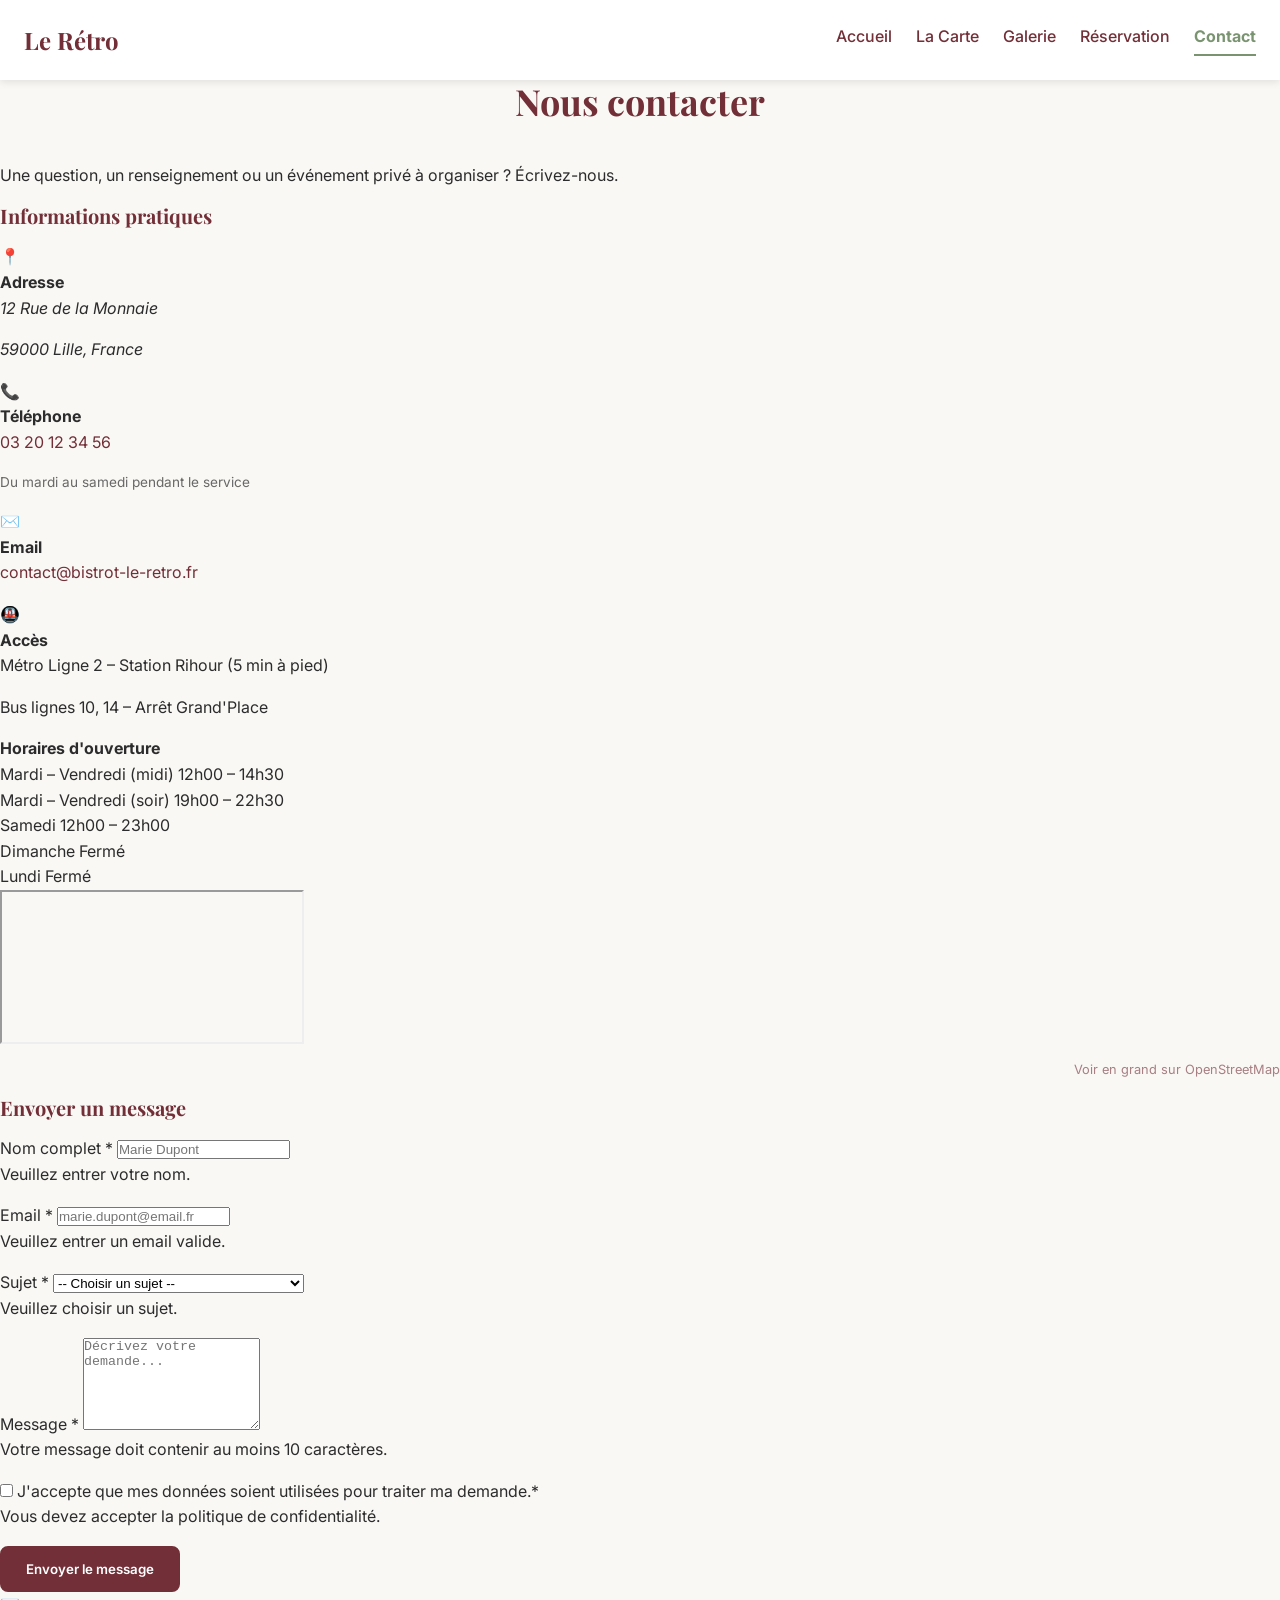
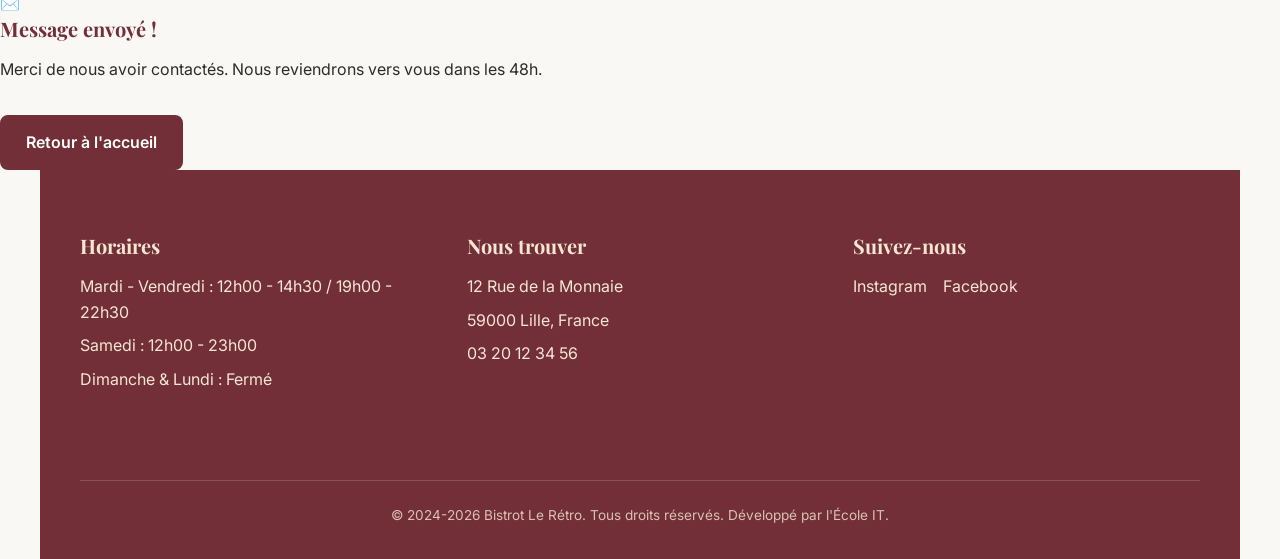
==== contact.html @ 2e1e35ce "feat : add contact" ====
<!DOCTYPE html>
<html lang="fr">
<head>
    <meta charset="UTF-8">
    <meta name="viewport" content="width=device-width, initial-scale=1.0">
    <meta name="description" content="Contactez le Bistrot Le Rétro à Lille — adresse, téléphone, horaires et formulaire de contact.">
    <title>Contact | Bistrot Le Rétro</title>
    <link rel="preconnect" href="https://fonts.googleapis.com">
    <link rel="preconnect" href="https://fonts.gstatic.com" crossorigin>
    <link href="https://fonts.googleapis.com/css2?family=Inter:wght@400;500;600&family=Playfair+Display:wght@500;700&display=swap" rel="stylesheet">
    <link rel="stylesheet" href="css/style.css">
</head>
<body>
    <header class="header" id="header">
        <a href="index.html" class="logo" aria-label="Retour à l'accueil - Bistrot Le Rétro">Le Rétro</a>

        <button class="burger-menu" aria-label="Ouvrir le menu de navigation" aria-expanded="false" aria-controls="main-nav">
            <span class="burger-line"></span>
            <span class="burger-line"></span>
            <span class="burger-line"></span>
        </button>

        <nav class="main-nav" id="main-nav">
            <ul class="nav-list">
                <li><a href="index.html" class="nav-link">Accueil</a></li>
                <li><a href="menu.html" class="nav-link">La Carte</a></li>
                <li><a href="galerie.html" class="nav-link">Galerie</a></li>
                <li><a href="reservation.html" class="nav-link">Réservation</a></li>
                <li><a href="contact.html" class="nav-link active" aria-current="page">Contact</a></li>
            </ul>
        </nav>
    </header>

    <main>
        <!-- HERO CONTACT -->
        <section class="contact-hero">
            <h2>Nous contacter</h2>
            <p>Une question, un renseignement ou un événement privé à organiser ? Écrivez-nous.</p>
        </section>

        <!-- LAYOUT 2 COLONNES -->
        <div class="contact-layout">

            <!-- COLONNE INFOS -->
            <aside class="contact-info">
                <h3>Informations pratiques</h3>

                <div class="contact-detail">
                    <div class="contact-icon" aria-hidden="true">📍</div>
                    <div class="contact-detail-content">
                        <h4>Adresse</h4>
                        <address>
                            <p>12 Rue de la Monnaie</p>
                            <p>59000 Lille, France</p>
                        </address>
                    </div>
                </div>

                <div class="contact-detail">
                    <div class="contact-icon" aria-hidden="true">📞</div>
                    <div class="contact-detail-content">
                        <h4>Téléphone</h4>
                        <p><a href="tel:+33320123456">03 20 12 34 56</a></p>
                        <p style="font-size:0.85rem;opacity:.7;">Du mardi au samedi pendant le service</p>
                    </div>
                </div>

                <div class="contact-detail">
                    <div class="contact-icon" aria-hidden="true">✉️</div>
                    <div class="contact-detail-content">
                        <h4>Email</h4>
                        <p><a href="mailto:contact@bistrot-le-retro.fr">contact@bistrot-le-retro.fr</a></p>
                    </div>
                </div>

                <div class="contact-detail">
                    <div class="contact-icon" aria-hidden="true">🚇</div>
                    <div class="contact-detail-content">
                        <h4>Accès</h4>
                        <p>Métro Ligne 2 – Station Rihour (5 min à pied)</p>
                        <p>Bus lignes 10, 14 – Arrêt Grand'Place</p>
                    </div>
                </div>

                <!-- HORAIRES -->
                <div class="contact-hours" role="note" aria-label="Horaires d'ouverture">
                    <h4>Horaires d'ouverture</h4>
                    <div class="hours-row">
                        <span>Mardi – Vendredi (midi)</span>
                        <span>12h00 – 14h30</span>
                    </div>
                    <div class="hours-row">
                        <span>Mardi – Vendredi (soir)</span>
                        <span>19h00 – 22h30</span>
                    </div>
                    <div class="hours-row">
                        <span>Samedi</span>
                        <span>12h00 – 23h00</span>
                    </div>
                    <div class="hours-row">
                        <span>Dimanche</span>
                        <span class="hours-closed">Fermé</span>
                    </div>
                    <div class="hours-row">
                        <span>Lundi</span>
                        <span class="hours-closed">Fermé</span>
                    </div>
                </div>

                <!-- CARTE -->
                <div class="contact-map">
                    <iframe
                        src="https://www.openstreetmap.org/export/embed.html?bbox=3.057,50.629,3.075,50.638&layer=mapnik&marker=50.6335,3.066"
                        title="Carte de localisation du Bistrot Le Rétro, 12 Rue de la Monnaie, Lille"
                        loading="lazy"
                        referrerpolicy="no-referrer-when-downgrade">
                    </iframe>
                </div>
                <p style="font-size:0.8rem;opacity:.6;margin-top:0.5rem;text-align:right;">
                    <a href="https://www.openstreetmap.org/?mlat=50.6335&mlon=3.066#map=16/50.6335/3.066" target="_blank" rel="noopener noreferrer">Voir en grand sur OpenStreetMap</a>
                </p>
            </aside>

            <!-- COLONNE FORMULAIRE -->
            <section class="contact-form-section">
                <h3>Envoyer un message</h3>

                <form id="contact-form" class="contact-form" novalidate aria-label="Formulaire de contact">

                    <div class="form-group">
                        <label for="contact-nom">Nom complet <span class="required" aria-hidden="true">*</span></label>
                        <input type="text" id="contact-nom" name="nom" class="form-control"
                               placeholder="Marie Dupont" autocomplete="name"
                               required minlength="2" aria-required="true"
                               aria-describedby="contact-nom-error">
                        <p class="form-error" id="contact-nom-error" role="alert">Veuillez entrer votre nom.</p>
                    </div>

                    <div class="form-group">
                        <label for="contact-email">Email <span class="required" aria-hidden="true">*</span></label>
                        <input type="email" id="contact-email" name="email" class="form-control"
                               placeholder="marie.dupont@email.fr" autocomplete="email"
                               required aria-required="true"
                               aria-describedby="contact-email-error">
                        <p class="form-error" id="contact-email-error" role="alert">Veuillez entrer un email valide.</p>
                    </div>

                    <div class="form-group">
                        <label for="contact-sujet">Sujet <span class="required" aria-hidden="true">*</span></label>
                        <select id="contact-sujet" name="sujet" class="form-control"
                                required aria-required="true"
                                aria-describedby="contact-sujet-error">
                            <option value="">-- Choisir un sujet --</option>
                            <option value="reservation">Réservation de groupe (+8 personnes)</option>
                            <option value="evenement">Événement privatif</option>
                            <option value="presse">Presse / Partenariat</option>
                            <option value="feedback">Avis / Retour d'expérience</option>
                            <option value="autre">Autre</option>
                        </select>
                        <p class="form-error" id="contact-sujet-error" role="alert">Veuillez choisir un sujet.</p>
                    </div>

                    <div class="form-group">
                        <label for="contact-message">Message <span class="required" aria-hidden="true">*</span></label>
                        <textarea id="contact-message" name="message" class="form-control"
                                  placeholder="Décrivez votre demande..."
                                  rows="6" required minlength="10" maxlength="1000"
                                  aria-required="true"
                                  aria-describedby="contact-message-error"></textarea>
                        <p class="form-error" id="contact-message-error" role="alert">Votre message doit contenir au moins 10 caractères.</p>
                    </div>

                    <div class="form-group">
                        <label class="checkbox-label">
                            <input type="checkbox" id="contact-rgpd" name="rgpd" required aria-required="true" aria-describedby="contact-rgpd-error">
                            <span class="checkbox-custom" aria-hidden="true"></span>
                            J'accepte que mes données soient utilisées pour traiter ma demande.<span class="required" aria-hidden="true">*</span>
                        </label>
                        <p class="form-error" id="contact-rgpd-error" role="alert">Vous devez accepter la politique de confidentialité.</p>
                    </div>

                    <button type="submit" class="btn form-submit">Envoyer le message</button>
                </form>

                <!-- CONFIRMATION CONTACT -->
                <div class="reservation-success" id="contact-success" role="status" aria-live="polite">
                    <div class="success-icon">✉️</div>
                    <h3>Message envoyé !</h3>
                    <p>Merci de nous avoir contactés. Nous reviendrons vers vous dans les 48h.</p>
                    <a href="index.html" class="btn btn-secondary" style="margin-top:1rem;">Retour à l'accueil</a>
                </div>
            </section>

        </div>
    </main>

    <footer class="footer" id="footer">
        <section class="footer-hours">
            <h3>Horaires</h3>
            <p>Mardi - Vendredi : 12h00 - 14h30 / 19h00 - 22h30</p>
            <p>Samedi : 12h00 - 23h00</p>
            <p>Dimanche &amp; Lundi : Fermé</p>
        </section>
        <section class="footer-address">
            <h3>Nous trouver</h3>
            <address>
                <p>12 Rue de la Monnaie</p>
                <p>59000 Lille, France</p>
                <p><a href="tel:+33320123456">03 20 12 34 56</a></p>
            </address>
        </section>
        <section class="footer-social">
            <h3>Suivez-nous</h3>
            <ul class="social-list">
                <li><a href="#" aria-label="Page Instagram du Bistrot" target="_blank" rel="noopener noreferrer">Instagram</a></li>
                <li><a href="#" aria-label="Page Facebook du Bistrot" target="_blank" rel="noopener noreferrer">Facebook</a></li>
            </ul>
        </section>
        <p class="copyright">&copy; 2024-2026 Bistrot Le Rétro. Tous droits réservés. Développé par l'École IT.</p>
    </footer>

    <script src="js/nav.js" defer></script>
    <script src="js/contact.js" defer></script>
</body>
</html>
---- css/style.css ----
/* =========================================
   CSS - BISTROT LE RÉTRO (Mobile-First)
   ========================================= */

/* 1. VARIABLES & CONFIGURATION */
:root {
  --color-primary: #722f37;
  --color-secondary: #f5e6d3;
  --color-accent: #7a9471;
  --color-text: #2c2c2c;
  --color-bg: #faf8f5;
  --color-white: #ffffff;

  --font-title: 'Playfair Display', serif;
  --font-body: 'Inter', sans-serif;

  --spacing-xs: 0.5rem;
  --spacing-sm: 1rem;
  --spacing-md: 1.5rem;
  --spacing-lg: 2.5rem;
  --spacing-xl: 4rem;

  --radius: 8px;
  --shadow: 0 4px 12px rgba(0,0,0,0.1);
  --transition: 0.3s ease;
}

html { scroll-behavior: smooth; }

/* 2. RESET & BASE */
*, *::before, *::after { box-sizing: border-box; margin: 0; padding: 0; }

body {
  font-family: var(--font-body);
  background-color: var(--color-bg);
  color: var(--color-text);
  line-height: 1.6;
  font-size: 16px;
  -webkit-font-smoothing: antialiased;
}

h1, h2, h3 { font-family: var(--font-title); line-height: 1.2; color: var(--color-primary); margin-bottom: var(--spacing-sm); }
h1 { font-size: 2rem; }
h2 { font-size: 1.75rem; text-align: center; margin-bottom: var(--spacing-lg); }
h3 { font-size: 1.25rem; }

p { margin-bottom: var(--spacing-sm); }
a { color: var(--color-primary); text-decoration: none; transition: color var(--transition); }
a:hover, a:focus { color: var(--color-accent); }
img { max-width: 100%; height: auto; display: block; }
ul { list-style: none; }
button { font-family: inherit; cursor: pointer; border: none; background: none; }

/* Accessibilité & Réduction de mouvement */
@media (prefers-reduced-motion: reduce) {
  *, *::before, *::after { animation-duration: 0.01ms !important; transition-duration: 0.01ms !important; scroll-behavior: auto !important; }
}

/* 3. UTILITAIRES */
.btn {
  display: inline-block;
  padding: 0.8rem 1.5rem;
  background: var(--color-primary);
  color: var(--color-white);
  border: 2px solid var(--color-primary);
  border-radius: var(--radius);
  font-weight: 600;
  text-align: center;
  transition: background var(--transition), color var(--transition), border-color var(--transition);
}
.btn:hover, .btn:focus { background: transparent; color: var(--color-primary); }

/* 4. HEADER & NAVIGATION (Mobile par défaut) */
.header {
  position: sticky;
  top: 0;
  z-index: 100;
  background: var(--color-white);
  box-shadow: 0 2px 8px rgba(0,0,0,0.1);
  padding: var(--spacing-sm) var(--spacing-md);
  display: flex;
  justify-content: space-between;
  align-items: center;
}
.logo { font-family: var(--font-title); font-size: 1.5rem; font-weight: 700; color: var(--color-primary); }

.burger-menu { display: flex; flex-direction: column; gap: 4px; padding: 0.5rem; }
.burger-line { display: block; width: 24px; height: 3px; background: var(--color-primary); border-radius: 2px; transition: transform var(--transition), opacity var(--transition); }

.main-nav {
  position: absolute;
  top: 100%; left: 0; right: 0;
  background: var(--color-white);
  padding: var(--spacing-sm);
  transform: translateY(-10px);
  opacity: 0; visibility: hidden;
  transition: all var(--transition);
  box-shadow: var(--shadow);
}
.main-nav.is-active { transform: translateY(0); opacity: 1; visibility: visible; } /* Hook JS */

.nav-list { display: flex; flex-direction: column; gap: var(--spacing-sm); }
.nav-link { font-weight: 500; padding: 0.5rem; display: block; border-bottom: 1px solid var(--color-secondary); }
.nav-link.active { color: var(--color-accent); font-weight: 700; }

/* 5. SECTIONS PRINCIPALES */
/* HERO */
.hero {
  position: relative;
  min-height: 80vh;
  background: linear-gradient(rgba(0,0,0,0.4), rgba(0,0,0,0.4)), url('../img/hero-bg.webp') center/cover no-repeat;
  display: flex; align-items: center; justify-content: center;
  text-align: center; padding: var(--spacing-xl) var(--spacing-sm);
}
.hero-overlay { position: absolute; inset: 0; }
.hero-content { position: relative; z-index: 2; color: var(--color-white); max-width: 600px; }
.hero h1 { color: var(--color-white); margin-bottom: var(--spacing-sm); }
.hero-slogan { font-size: 1.1rem; margin-bottom: var(--spacing-md); opacity: 0.9; }
.hero .btn { background: var(--color-accent); border-color: var(--color-accent); }
.hero .btn:hover { background: transparent; color: var(--color-accent); }

/* STORY (Flex 2 colonnes sur tablette+) */
.story { padding: var(--spacing-xl) var(--spacing-sm); background: var(--color-secondary); display: flex; flex-direction: column; gap: var(--spacing-lg); align-items: center; }
.story-text { max-width: 800px; text-align: center; }
.story-image { border-radius: var(--radius); box-shadow: var(--shadow); width: 100%; max-width: 400px; }

/* SIGNATURES (Grid 1 col mobile → 2 → 3) */
.signatures { padding: var(--spacing-xl) var(--spacing-sm); display: grid; grid-template-columns: 1fr; gap: var(--spacing-lg); max-width: 1200px; margin: 0 auto; }
.signature-card { background: var(--color-white); border-radius: var(--radius); overflow: hidden; box-shadow: var(--shadow); transition: transform var(--transition); text-align: center; }
.signature-card:hover { transform: translateY(-5px); }
.signature-img { width: 100%; height: 200px; object-fit: cover; }
.signature-card h3, .signature-card p, .signature-price { padding: 0 var(--spacing-sm); }
.signature-price { display: block; margin-top: var(--spacing-xs); margin-bottom: var(--spacing-sm); font-weight: 700; color: var(--color-accent); font-size: 1.2rem; }

/* TESTIMONIALS (Carrousel CSS pur) */
.testimonials { padding: var(--spacing-xl) var(--spacing-sm); background: var(--color-bg); overflow: hidden; }
.testimonials-track { display: flex; gap: var(--spacing-md); overflow-x: auto; scroll-snap-type: x mandatory; padding-bottom: var(--spacing-sm); -webkit-overflow-scrolling: touch; }
.testimonials-track::-webkit-scrollbar { height: 6px; }
.testimonials-track::-webkit-scrollbar-thumb { background: var(--color-primary); border-radius: 3px; }
.testimonial-card { flex: 0 0 85%; background: var(--color-white); padding: var(--spacing-md); border-radius: var(--radius); box-shadow: var(--shadow); scroll-snap-align: center; border-left: 4px solid var(--color-primary); }
.testimonial-card blockquote { font-style: italic; margin-bottom: var(--spacing-sm); }
.testimonial-card cite { font-weight: 600; color: var(--color-primary); display: block; text-align: right; }

/* FOOTER */
.footer { background: var(--color-primary); color: var(--color-secondary); padding: var(--spacing-xl) var(--spacing-sm) var(--spacing-md); display: flex; flex-direction: column; gap: var(--spacing-lg); }
.footer h3 { color: var(--color-secondary); margin-bottom: var(--spacing-sm); }
.footer p, .footer a { color: var(--color-secondary); margin-bottom: var(--spacing-xs); }
.footer address { font-style: normal; }
.footer-social ul { display: flex; gap: var(--spacing-sm); margin-top: var(--spacing-xs); }
.copyright { text-align: center; margin-top: var(--spacing-lg); padding-top: var(--spacing-md); border-top: 1px solid rgba(255,255,255,0.2); font-size: 0.85rem; opacity: 0.8; }

/* =========================================
   MEDIA QUERIES (TABLETTE ≥768px)
   ========================================= */
@media (min-width: 768px) {
  h1 { font-size: 2.5rem; } h2 { font-size: 2rem; }
  
  .burger-menu { display: none; }
  .main-nav { position: static; transform: none; opacity: 1; visibility: visible; background: transparent; box-shadow: none; padding: 0; }
  .nav-list { flex-direction: row; gap: var(--spacing-md); }
  .nav-link { border-bottom: none; padding: 0.5rem 0; position: relative; }
  .nav-link::after { content: ''; display: block; width: 0; height: 2px; background: var(--color-accent); transition: width 0.3s ease; margin-top: 4px; }
  .nav-link:hover::after, .nav-link.active::after { width: 100%; }

  .hero { min-height: 90vh; }
  .story { flex-direction: row; text-align: left; gap: var(--spacing-xl); }
  .story-text { text-align: left; }
  .story-image { max-width: 45%; }
  .signatures { grid-template-columns: repeat(2, 1fr); }
  .testimonial-card { flex: 0 0 50%; }
  .footer { display: grid; grid-template-columns: repeat(3, 1fr); gap: var(--spacing-lg); text-align: left; }
  .copyright { grid-column: 1 / -1; }
}

/* =========================================
   MEDIA QUERIES (DESKTOP ≥1280px)
   ========================================= */
@media (min-width: 1280px) {
  .container, .hero, .story, .signatures, .testimonials, .footer { max-width: 1200px; margin-left: auto; margin-right: auto; padding-left: var(--spacing-lg); padding-right: var(--spacing-lg); }
  .hero { min-height: 100vh; }
  h1 { font-size: 3rem; } h2 { font-size: 2.25rem; }
  .signatures { grid-template-columns: repeat(3, 1fr); }
  .story-image { max-width: 40%; }
  .testimonial-card { flex: 0 0 33.33%; }
}
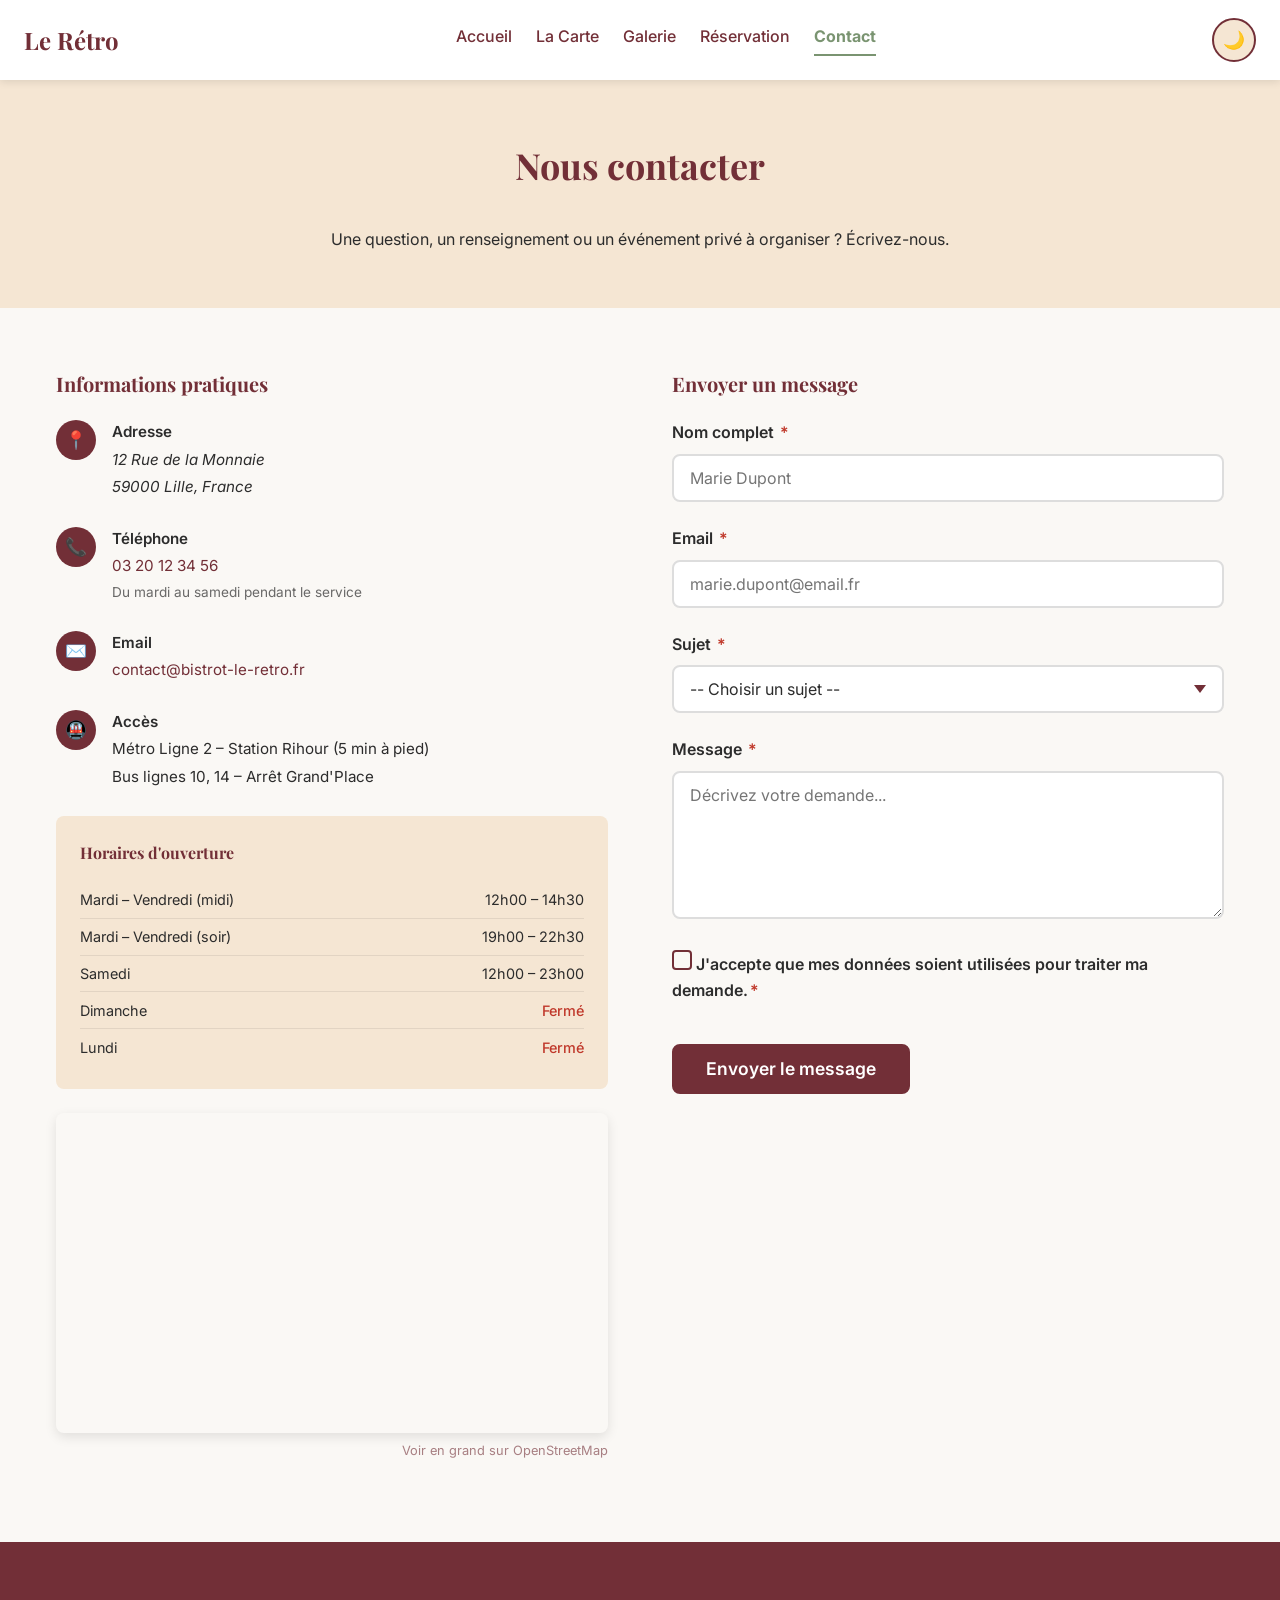
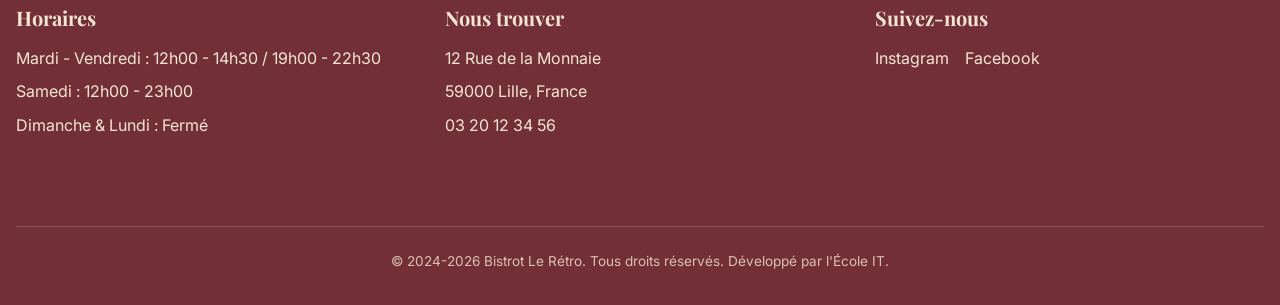
==== commit a23b331f: "feat : add black mode" ====
--- a/contact.html
+++ b/contact.html
@@ -29,6 +29,7 @@
                 <li><a href="contact.html" class="nav-link active" aria-current="page">Contact</a></li>
             </ul>
         </nav>
+        <button class="theme-toggle" id="theme-toggle" aria-label="Basculer le mode sombre">🌙</button>
     </header>
 
     <main>
@@ -220,6 +221,7 @@
     </footer>
 
     <script src="js/nav.js" defer></script>
+    <script src="js/theme.js" defer></script>
     <script src="js/contact.js" defer></script>
 </body>
 </html>
--- a/css/style.css
+++ b/css/style.css
@@ -10,6 +10,8 @@
   --color-text: #2c2c2c;
   --color-bg: #faf8f5;
   --color-white: #ffffff;
+  --color-error: #c0392b;
+  --color-success: #27ae60;
 
   --font-title: 'Playfair Display', serif;
   --font-body: 'Inter', sans-serif;
@@ -23,6 +25,20 @@
   --radius: 8px;
   --shadow: 0 4px 12px rgba(0,0,0,0.1);
   --transition: 0.3s ease;
+  --color-border: rgba(0,0,0,0.08);
+  --color-muted: #727272;
+}
+
+.dark-theme,
+[data-theme="dark"] {
+  --color-primary: #d9b29f;
+  --color-secondary: #2f2b27;
+  --color-accent: #c49c6c;
+  --color-text: #f5f0e9;
+  --color-bg: #121212;
+  --color-white: #f8f4ef;
+  --color-border: rgba(255,255,255,0.12);
+  --color-muted: #c9c1b7;
 }
 
 html { scroll-behavior: smooth; }
@@ -51,10 +67,33 @@
 ul { list-style: none; }
 button { font-family: inherit; cursor: pointer; border: none; background: none; }
 
+.theme-toggle {
+  display: inline-flex;
+  align-items: center;
+  justify-content: center;
+  width: 44px;
+  height: 44px;
+  border-radius: 999px;
+  background: var(--color-secondary);
+  color: var(--color-primary);
+  border: 2px solid var(--color-primary);
+  font-size: 1.1rem;
+  transition: background var(--transition), color var(--transition), transform var(--transition);
+}
+.theme-toggle:hover,
+.theme-toggle:focus {
+  transform: scale(1.05);
+  background: var(--color-primary);
+  color: var(--color-white);
+}
+
 /* Accessibilité & Réduction de mouvement */
 @media (prefers-reduced-motion: reduce) {
   *, *::before, *::after { animation-duration: 0.01ms !important; transition-duration: 0.01ms !important; scroll-behavior: auto !important; }
 }
+
+/* Focus visible pour l'accessibilité */
+:focus-visible { outline: 3px solid var(--color-accent); outline-offset: 2px; }
 
 /* 3. UTILITAIRES */
 .btn {
@@ -69,6 +108,16 @@
   transition: background var(--transition), color var(--transition), border-color var(--transition);
 }
 .btn:hover, .btn:focus { background: transparent; color: var(--color-primary); }
+
+.btn-secondary {
+  background: transparent;
+  color: var(--color-primary);
+  border: 2px solid var(--color-primary);
+}
+.btn-secondary:hover, .btn-secondary:focus {
+  background: var(--color-primary);
+  color: var(--color-white);
+}
 
 /* 4. HEADER & NAVIGATION (Mobile par défaut) */
 .header {
@@ -86,6 +135,11 @@
 
 .burger-menu { display: flex; flex-direction: column; gap: 4px; padding: 0.5rem; }
 .burger-line { display: block; width: 24px; height: 3px; background: var(--color-primary); border-radius: 2px; transition: transform var(--transition), opacity var(--transition); }
+
+/* Burger animé quand actif */
+.burger-menu.is-active .burger-line:nth-child(1) { transform: translateY(7px) rotate(45deg); }
+.burger-menu.is-active .burger-line:nth-child(2) { opacity: 0; }
+.burger-menu.is-active .burger-line:nth-child(3) { transform: translateY(-7px) rotate(-45deg); }
 
 .main-nav {
   position: absolute;
@@ -97,18 +151,19 @@
   transition: all var(--transition);
   box-shadow: var(--shadow);
 }
-.main-nav.is-active { transform: translateY(0); opacity: 1; visibility: visible; } /* Hook JS */
+.main-nav.is-active { transform: translateY(0); opacity: 1; visibility: visible; }
 
 .nav-list { display: flex; flex-direction: column; gap: var(--spacing-sm); }
 .nav-link { font-weight: 500; padding: 0.5rem; display: block; border-bottom: 1px solid var(--color-secondary); }
 .nav-link.active { color: var(--color-accent); font-weight: 700; }
 
 /* 5. SECTIONS PRINCIPALES */
+
 /* HERO */
 .hero {
   position: relative;
   min-height: 80vh;
-  background: linear-gradient(rgba(0,0,0,0.4), rgba(0,0,0,0.4)), url('../img/hero-bg.webp') center/cover no-repeat;
+  background: linear-gradient(rgba(0,0,0,0.45), rgba(0,0,0,0.45)), url('../img/hero-bg.webp') center/cover no-repeat;
   display: flex; align-items: center; justify-content: center;
   text-align: center; padding: var(--spacing-xl) var(--spacing-sm);
 }
@@ -117,44 +172,464 @@
 .hero h1 { color: var(--color-white); margin-bottom: var(--spacing-sm); }
 .hero-slogan { font-size: 1.1rem; margin-bottom: var(--spacing-md); opacity: 0.9; }
 .hero .btn { background: var(--color-accent); border-color: var(--color-accent); }
-.hero .btn:hover { background: transparent; color: var(--color-accent); }
-
-/* STORY (Flex 2 colonnes sur tablette+) */
+.hero .btn:hover, .hero .btn:focus { background: transparent; color: var(--color-accent); }
+
+/* STORY */
 .story { padding: var(--spacing-xl) var(--spacing-sm); background: var(--color-secondary); display: flex; flex-direction: column; gap: var(--spacing-lg); align-items: center; }
 .story-text { max-width: 800px; text-align: center; }
 .story-image { border-radius: var(--radius); box-shadow: var(--shadow); width: 100%; max-width: 400px; }
 
-/* SIGNATURES (Grid 1 col mobile → 2 → 3) */
-.signatures { padding: var(--spacing-xl) var(--spacing-sm); display: grid; grid-template-columns: 1fr; gap: var(--spacing-lg); max-width: 1200px; margin: 0 auto; }
+/* SIGNATURES — correction : h2 hors du grid → grid complet sur la section */
+.signatures {
+  padding: var(--spacing-xl) var(--spacing-sm);
+  max-width: 1200px;
+  margin: 0 auto;
+}
+.signatures h2 { margin-bottom: var(--spacing-lg); }
+.signatures-grid {
+  display: grid;
+  grid-template-columns: 1fr;
+  gap: var(--spacing-lg);
+}
 .signature-card { background: var(--color-white); border-radius: var(--radius); overflow: hidden; box-shadow: var(--shadow); transition: transform var(--transition); text-align: center; }
 .signature-card:hover { transform: translateY(-5px); }
 .signature-img { width: 100%; height: 200px; object-fit: cover; }
 .signature-card h3, .signature-card p, .signature-price { padding: 0 var(--spacing-sm); }
+.signature-card h3 { margin-top: var(--spacing-sm); }
 .signature-price { display: block; margin-top: var(--spacing-xs); margin-bottom: var(--spacing-sm); font-weight: 700; color: var(--color-accent); font-size: 1.2rem; }
 
-/* TESTIMONIALS (Carrousel CSS pur) */
+/* TESTIMONIALS */
 .testimonials { padding: var(--spacing-xl) var(--spacing-sm); background: var(--color-bg); overflow: hidden; }
-.testimonials-track { display: flex; gap: var(--spacing-md); overflow-x: auto; scroll-snap-type: x mandatory; padding-bottom: var(--spacing-sm); -webkit-overflow-scrolling: touch; }
-.testimonials-track::-webkit-scrollbar { height: 6px; }
-.testimonials-track::-webkit-scrollbar-thumb { background: var(--color-primary); border-radius: 3px; }
-.testimonial-card { flex: 0 0 85%; background: var(--color-white); padding: var(--spacing-md); border-radius: var(--radius); box-shadow: var(--shadow); scroll-snap-align: center; border-left: 4px solid var(--color-primary); }
+.testimonials h2 { text-align: center; margin-bottom: var(--spacing-md); }
+
+.testimonials-wrapper { overflow: hidden; }
+
+.testimonials-track {
+  display: flex;
+  gap: var(--spacing-md);
+  width: max-content;
+  animation: scroll-carousel 12s linear infinite;
+}
+
+.testimonials-wrapper:hover .testimonials-track { animation-play-state: paused; }
+
+@keyframes scroll-carousel {
+  0%   { transform: translateX(0); }
+  100% { transform: translateX(-50%); }
+}
+
+.testimonial-card { width: 300px; background: var(--color-white); padding: var(--spacing-md); border-radius: var(--radius); box-shadow: var(--shadow); border-left: 4px solid var(--color-primary); flex-shrink: 0; }
 .testimonial-card blockquote { font-style: italic; margin-bottom: var(--spacing-sm); }
 .testimonial-card cite { font-weight: 600; color: var(--color-primary); display: block; text-align: right; }
 
-/* FOOTER */
-.footer { background: var(--color-primary); color: var(--color-secondary); padding: var(--spacing-xl) var(--spacing-sm) var(--spacing-md); display: flex; flex-direction: column; gap: var(--spacing-lg); }
+/* =========================================
+   PAGE MENU (menu.html)
+   ========================================= */
+
+.menu-controls {
+  padding: var(--spacing-xl) var(--spacing-sm) var(--spacing-lg);
+  max-width: 1200px;
+  margin: 0 auto;
+  text-align: center;
+}
+.menu-controls h2 { margin-bottom: var(--spacing-md); }
+
+.filter-categories {
+  display: flex;
+  flex-wrap: wrap;
+  gap: var(--spacing-xs);
+  justify-content: center;
+  margin-bottom: var(--spacing-md);
+}
+
+.filter-btn {
+  padding: 0.5rem 1.1rem;
+  border: 2px solid var(--color-primary);
+  border-radius: 50px;
+  font-weight: 600;
+  font-size: 0.9rem;
+  color: var(--color-primary);
+  background: transparent;
+  transition: background var(--transition), color var(--transition);
+}
+.filter-btn:hover, .filter-btn:focus, .filter-btn.active {
+  background: var(--color-primary);
+  color: var(--color-white);
+}
+
+.filter-diet {
+  display: flex;
+  flex-wrap: wrap;
+  gap: var(--spacing-md);
+  justify-content: center;
+  margin-bottom: var(--spacing-md);
+}
+
+.checkbox-label {
+  display: flex;
+  align-items: center;
+  gap: var(--spacing-xs);
+  cursor: pointer;
+  font-weight: 500;
+}
+.checkbox-label input[type="checkbox"] { position: absolute; opacity: 0; width: 0; height: 0; }
+.checkbox-custom {
+  display: inline-block;
+  width: 20px; height: 20px;
+  border: 2px solid var(--color-primary);
+  border-radius: 4px;
+  background: transparent;
+  transition: background var(--transition);
+  flex-shrink: 0;
+  position: relative;
+}
+.checkbox-label input:checked + .checkbox-custom {
+  background: var(--color-accent);
+  border-color: var(--color-accent);
+}
+.checkbox-label input:checked + .checkbox-custom::after {
+  content: '✓';
+  position: absolute;
+  top: -2px; left: 2px;
+  color: white;
+  font-size: 14px;
+  font-weight: 700;
+}
+
+.menu-counter {
+  font-size: 0.9rem;
+  color: var(--color-text);
+  opacity: 0.7;
+  margin-bottom: 0;
+}
+.menu-counter span { font-weight: 700; color: var(--color-primary); opacity: 1; }
+
+.menu-grid {
+  display: grid;
+  grid-template-columns: 1fr;
+  gap: var(--spacing-md);
+  padding: 0 var(--spacing-sm) var(--spacing-xl);
+  max-width: 1200px;
+  margin: 0 auto;
+}
+
+.dish-card {
+  background: var(--color-white);
+  border-radius: var(--radius);
+  overflow: hidden;
+  box-shadow: var(--shadow);
+  transition: transform var(--transition), opacity var(--transition);
+}
+.dish-card:hover { transform: translateY(-3px); }
+.dish-card.hidden { display: none; }
+
+.dish-card img { width: 100%; height: 180px; object-fit: cover; }
+.dish-card h3 { padding: var(--spacing-sm) var(--spacing-sm) var(--spacing-xs); }
+.dish-card > p { padding: 0 var(--spacing-sm); font-size: 0.9rem; color: #555; margin-bottom: 0; }
+
+.dish-footer {
+  display: flex;
+  align-items: center;
+  justify-content: space-between;
+  padding: var(--spacing-sm);
+  margin-top: var(--spacing-xs);
+}
+.dish-price { font-weight: 700; color: var(--color-accent); font-size: 1.1rem; }
+.dish-tags { display: flex; gap: 0.3rem; flex-wrap: wrap; }
+
+.tag {
+  display: inline-block;
+  padding: 2px 8px;
+  border-radius: 50px;
+  font-size: 0.75rem;
+  font-weight: 600;
+}
+.tag-vege { background: #e8f5e9; color: #2e7d32; }
+.tag-gluten { background: #fff3e0; color: #e65100; }
+.tag-epice { background: #fce4ec; color: #c62828; }
+
+/* =========================================
+   PAGE GALERIE (galerie.html)
+   ========================================= */
+
+.galerie-hero {
+  padding: var(--spacing-xl) var(--spacing-sm) var(--spacing-lg);
+  text-align: center;
+  background: var(--color-secondary);
+}
+.galerie-hero p { max-width: 600px; margin: 0 auto; }
+
+.galerie-filters {
+  display: flex;
+  flex-wrap: wrap;
+  gap: var(--spacing-xs);
+  justify-content: center;
+  padding: var(--spacing-lg) var(--spacing-sm);
+}
+
+.galerie-grid {
+  display: grid;
+  grid-template-columns: repeat(2, 1fr);
+  gap: 4px;
+  max-width: 1200px;
+  margin: 0 auto;
+  padding: 0 var(--spacing-sm) var(--spacing-xl);
+}
+.galerie-item {
+  position: relative;
+  overflow: hidden;
+  border-radius: var(--radius);
+  aspect-ratio: 1 / 1;
+  cursor: pointer;
+}
+.galerie-item.large { grid-column: span 2; aspect-ratio: 16 / 9; }
+.galerie-item img {
+  width: 100%; height: 100%;
+  object-fit: cover;
+  transition: transform 0.4s ease;
+}
+.galerie-item:hover img { transform: scale(1.05); }
+.galerie-item-overlay {
+  position: absolute;
+  inset: 0;
+  background: rgba(114, 47, 55, 0.6);
+  display: flex;
+  align-items: flex-end;
+  padding: var(--spacing-sm);
+  opacity: 0;
+  transition: opacity var(--transition);
+}
+.galerie-item:hover .galerie-item-overlay,
+.galerie-item:focus-within .galerie-item-overlay { opacity: 1; }
+.galerie-item-caption { color: var(--color-white); font-weight: 600; font-size: 0.9rem; }
+
+/* Lightbox */
+.lightbox {
+  position: fixed;
+  inset: 0;
+  background: rgba(0,0,0,0.92);
+  z-index: 200;
+  display: flex;
+  align-items: center;
+  justify-content: center;
+  padding: var(--spacing-sm);
+  opacity: 0;
+  visibility: hidden;
+  transition: all var(--transition);
+}
+.lightbox.is-active { opacity: 1; visibility: visible; }
+.lightbox-img { max-width: 90vw; max-height: 85vh; border-radius: var(--radius); object-fit: contain; }
+.lightbox-close {
+  position: absolute;
+  top: var(--spacing-sm);
+  right: var(--spacing-sm);
+  color: white;
+  font-size: 2rem;
+  line-height: 1;
+  padding: 0.5rem;
+  background: rgba(255,255,255,0.1);
+  border-radius: 50%;
+  width: 44px; height: 44px;
+  display: flex; align-items: center; justify-content: center;
+  transition: background var(--transition);
+}
+.lightbox-close:hover { background: rgba(255,255,255,0.25); color: white; }
+.lightbox-nav {
+  position: absolute;
+  top: 50%;
+  transform: translateY(-50%);
+  color: white;
+  font-size: 1.5rem;
+  background: rgba(255,255,255,0.1);
+  border-radius: 50%;
+  width: 44px; height: 44px;
+  display: flex; align-items: center; justify-content: center;
+  transition: background var(--transition);
+}
+.lightbox-nav:hover { background: rgba(255,255,255,0.25); color: white; }
+.lightbox-prev { left: var(--spacing-sm); }
+.lightbox-next { right: var(--spacing-sm); }
+.lightbox-caption {
+  position: absolute;
+  bottom: var(--spacing-md);
+  left: 50%;
+  transform: translateX(-50%);
+  color: white;
+  font-size: 0.9rem;
+  background: rgba(0,0,0,0.5);
+  padding: 0.4rem 1rem;
+  border-radius: 50px;
+  white-space: nowrap;
+}
+
+/* =========================================
+   PAGE RÉSERVATION (reservation.html)
+   ========================================= */
+
+.reservation-section {
+  padding: var(--spacing-xl) var(--spacing-sm);
+  max-width: 700px;
+  margin: 0 auto;
+}
+.reservation-section h2 { margin-bottom: var(--spacing-xs); }
+.reservation-intro { text-align: center; margin-bottom: var(--spacing-lg); color: #555; }
+
+.form-group {
+  margin-bottom: var(--spacing-md);
+}
+.form-group label {
+  display: block;
+  font-weight: 600;
+  margin-bottom: var(--spacing-xs);
+  color: var(--color-text);
+}
+.form-group label .required { color: var(--color-error); margin-left: 2px; }
+
+.form-control {
+  width: 100%;
+  padding: 0.75rem 1rem;
+  border: 2px solid #ddd;
+  border-radius: var(--radius);
+  font-family: var(--font-body);
+  font-size: 1rem;
+  color: var(--color-text);
+  background: var(--color-white);
+  transition: border-color var(--transition);
+  appearance: none;
+}
+.form-control:focus { outline: none; border-color: var(--color-primary); }
+.form-control.error { border-color: var(--color-error); }
+.form-control.success { border-color: var(--color-success); }
+
+.form-error {
+  color: var(--color-error);
+  font-size: 0.85rem;
+  margin-top: 0.25rem;
+  display: none;
+}
+.form-error.visible { display: block; }
+
+.form-row { display: grid; grid-template-columns: 1fr; gap: var(--spacing-md); }
+
+.form-group select { background-image: url("data:image/svg+xml,%3Csvg xmlns='http://www.w3.org/2000/svg' width='12' height='8' viewBox='0 0 12 8'%3E%3Cpath fill='%23722f37' d='M6 8L0 0h12z'/%3E%3C/svg%3E"); background-repeat: no-repeat; background-position: right 1rem center; padding-right: 2.5rem; }
+
+textarea.form-control { resize: vertical; min-height: 100px; }
+
+.form-submit { width: 100%; padding: 1rem; font-size: 1.1rem; margin-top: var(--spacing-sm); }
+
+.reservation-success {
+  display: none;
+  text-align: center;
+  padding: var(--spacing-xl) var(--spacing-sm);
+  background: var(--color-secondary);
+  border-radius: var(--radius);
+  margin-top: var(--spacing-md);
+}
+.reservation-success.visible { display: block; }
+.reservation-success .success-icon { font-size: 3rem; margin-bottom: var(--spacing-sm); }
+.reservation-success h3 { color: var(--color-accent); }
+
+/* Info box */
+.info-box {
+  background: var(--color-secondary);
+  border-left: 4px solid var(--color-primary);
+  border-radius: var(--radius);
+  padding: var(--spacing-md);
+  margin-bottom: var(--spacing-lg);
+}
+.info-box h3 { font-size: 1rem; margin-bottom: var(--spacing-xs); }
+.info-box p { margin-bottom: 0.25rem; font-size: 0.9rem; }
+
+/* =========================================
+   PAGE CONTACT (contact.html)
+   ========================================= */
+
+.contact-hero {
+  padding: var(--spacing-xl) var(--spacing-sm) var(--spacing-lg);
+  text-align: center;
+  background: var(--color-secondary);
+}
+
+.contact-layout {
+  display: flex;
+  flex-direction: column;
+  gap: var(--spacing-xl);
+  padding: var(--spacing-xl) var(--spacing-sm);
+  max-width: 1200px;
+  margin: 0 auto;
+}
+
+.contact-info h3 { margin-bottom: var(--spacing-md); }
+.contact-detail {
+  display: flex;
+  align-items: flex-start;
+  gap: var(--spacing-sm);
+  margin-bottom: var(--spacing-md);
+}
+.contact-icon {
+  width: 40px; height: 40px;
+  background: var(--color-primary);
+  border-radius: 50%;
+  display: flex; align-items: center; justify-content: center;
+  flex-shrink: 0;
+  font-size: 1.1rem;
+}
+.contact-detail-content h4 { font-family: var(--font-body); font-weight: 600; margin-bottom: 0.2rem; font-size: 0.95rem; color: var(--color-text); }
+.contact-detail-content p, .contact-detail-content a { margin-bottom: 0.2rem; font-size: 0.95rem; }
+
+.contact-hours {
+  background: var(--color-secondary);
+  border-radius: var(--radius);
+  padding: var(--spacing-md);
+  margin-top: var(--spacing-md);
+}
+.contact-hours h4 { font-family: var(--font-title); color: var(--color-primary); margin-bottom: var(--spacing-sm); }
+.hours-row { display: flex; justify-content: space-between; font-size: 0.9rem; padding: 0.4rem 0; border-bottom: 1px solid rgba(0,0,0,0.08); }
+.hours-row:last-child { border-bottom: none; }
+.hours-closed { color: var(--color-error); font-weight: 500; }
+
+.contact-map {
+  border-radius: var(--radius);
+  overflow: hidden;
+  box-shadow: var(--shadow);
+  margin-top: var(--spacing-md);
+}
+.contact-map iframe { width: 100%; height: 250px; border: 0; display: block; }
+
+.contact-form-section h3 { margin-bottom: var(--spacing-md); }
+.contact-form .form-submit { width: auto; padding: 0.8rem 2rem; }
+
+/* =========================================
+   FOOTER
+   ========================================= */
+
+.footer {
+  background: var(--color-primary);
+  color: var(--color-secondary);
+  padding: var(--spacing-xl) var(--spacing-sm) var(--spacing-md);
+  display: flex;
+  flex-direction: column;
+  gap: var(--spacing-lg);
+}
 .footer h3 { color: var(--color-secondary); margin-bottom: var(--spacing-sm); }
 .footer p, .footer a { color: var(--color-secondary); margin-bottom: var(--spacing-xs); }
 .footer address { font-style: normal; }
 .footer-social ul { display: flex; gap: var(--spacing-sm); margin-top: var(--spacing-xs); }
-.copyright { text-align: center; margin-top: var(--spacing-lg); padding-top: var(--spacing-md); border-top: 1px solid rgba(255,255,255,0.2); font-size: 0.85rem; opacity: 0.8; }
+.copyright {
+  text-align: center;
+  margin-top: var(--spacing-lg);
+  padding-top: var(--spacing-md);
+  border-top: 1px solid rgba(255,255,255,0.2);
+  font-size: 0.85rem;
+  opacity: 0.8;
+}
 
 /* =========================================
    MEDIA QUERIES (TABLETTE ≥768px)
    ========================================= */
 @media (min-width: 768px) {
   h1 { font-size: 2.5rem; } h2 { font-size: 2rem; }
-  
+
   .burger-menu { display: none; }
   .main-nav { position: static; transform: none; opacity: 1; visibility: visible; background: transparent; box-shadow: none; padding: 0; }
   .nav-list { flex-direction: row; gap: var(--spacing-md); }
@@ -163,23 +638,48 @@
   .nav-link:hover::after, .nav-link.active::after { width: 100%; }
 
   .hero { min-height: 90vh; }
+
   .story { flex-direction: row; text-align: left; gap: var(--spacing-xl); }
   .story-text { text-align: left; }
   .story-image { max-width: 45%; }
-  .signatures { grid-template-columns: repeat(2, 1fr); }
+
+  .signatures-grid { grid-template-columns: repeat(2, 1fr); }
   .testimonial-card { flex: 0 0 50%; }
-  .footer { display: grid; grid-template-columns: repeat(3, 1fr); gap: var(--spacing-lg); text-align: left; }
+
+  .footer {
+    display: grid;
+    grid-template-columns: repeat(3, 1fr);
+    gap: var(--spacing-lg);
+    text-align: left;
+  }
   .copyright { grid-column: 1 / -1; }
+
+  /* Menu */
+  .menu-grid { grid-template-columns: repeat(2, 1fr); }
+  .form-row { grid-template-columns: 1fr 1fr; }
+
+  /* Galerie */
+  .galerie-grid { grid-template-columns: repeat(3, 1fr); }
+  .galerie-item.large { grid-column: span 3; }
+  .contact-map iframe { height: 320px; }
+
+  /* Contact */
+  .contact-layout { flex-direction: row; align-items: flex-start; }
+  .contact-info { flex: 1; }
+  .contact-form-section { flex: 1; }
 }
 
 /* =========================================
    MEDIA QUERIES (DESKTOP ≥1280px)
    ========================================= */
 @media (min-width: 1280px) {
-  .container, .hero, .story, .signatures, .testimonials, .footer { max-width: 1200px; margin-left: auto; margin-right: auto; padding-left: var(--spacing-lg); padding-right: var(--spacing-lg); }
-  .hero { min-height: 100vh; }
+  .hero, .story, .testimonials { max-width: 1200px; margin-left: auto; margin-right: auto; padding-left: var(--spacing-lg); padding-right: var(--spacing-lg); }
+  .hero { min-height: 100vh; max-width: 100%; }
   h1 { font-size: 3rem; } h2 { font-size: 2.25rem; }
-  .signatures { grid-template-columns: repeat(3, 1fr); }
+  .signatures-grid { grid-template-columns: repeat(3, 1fr); }
   .story-image { max-width: 40%; }
   .testimonial-card { flex: 0 0 33.33%; }
+  .menu-grid { grid-template-columns: repeat(3, 1fr); }
+  .galerie-grid { grid-template-columns: repeat(4, 1fr); }
+  .galerie-item.large { grid-column: span 2; }
 }
